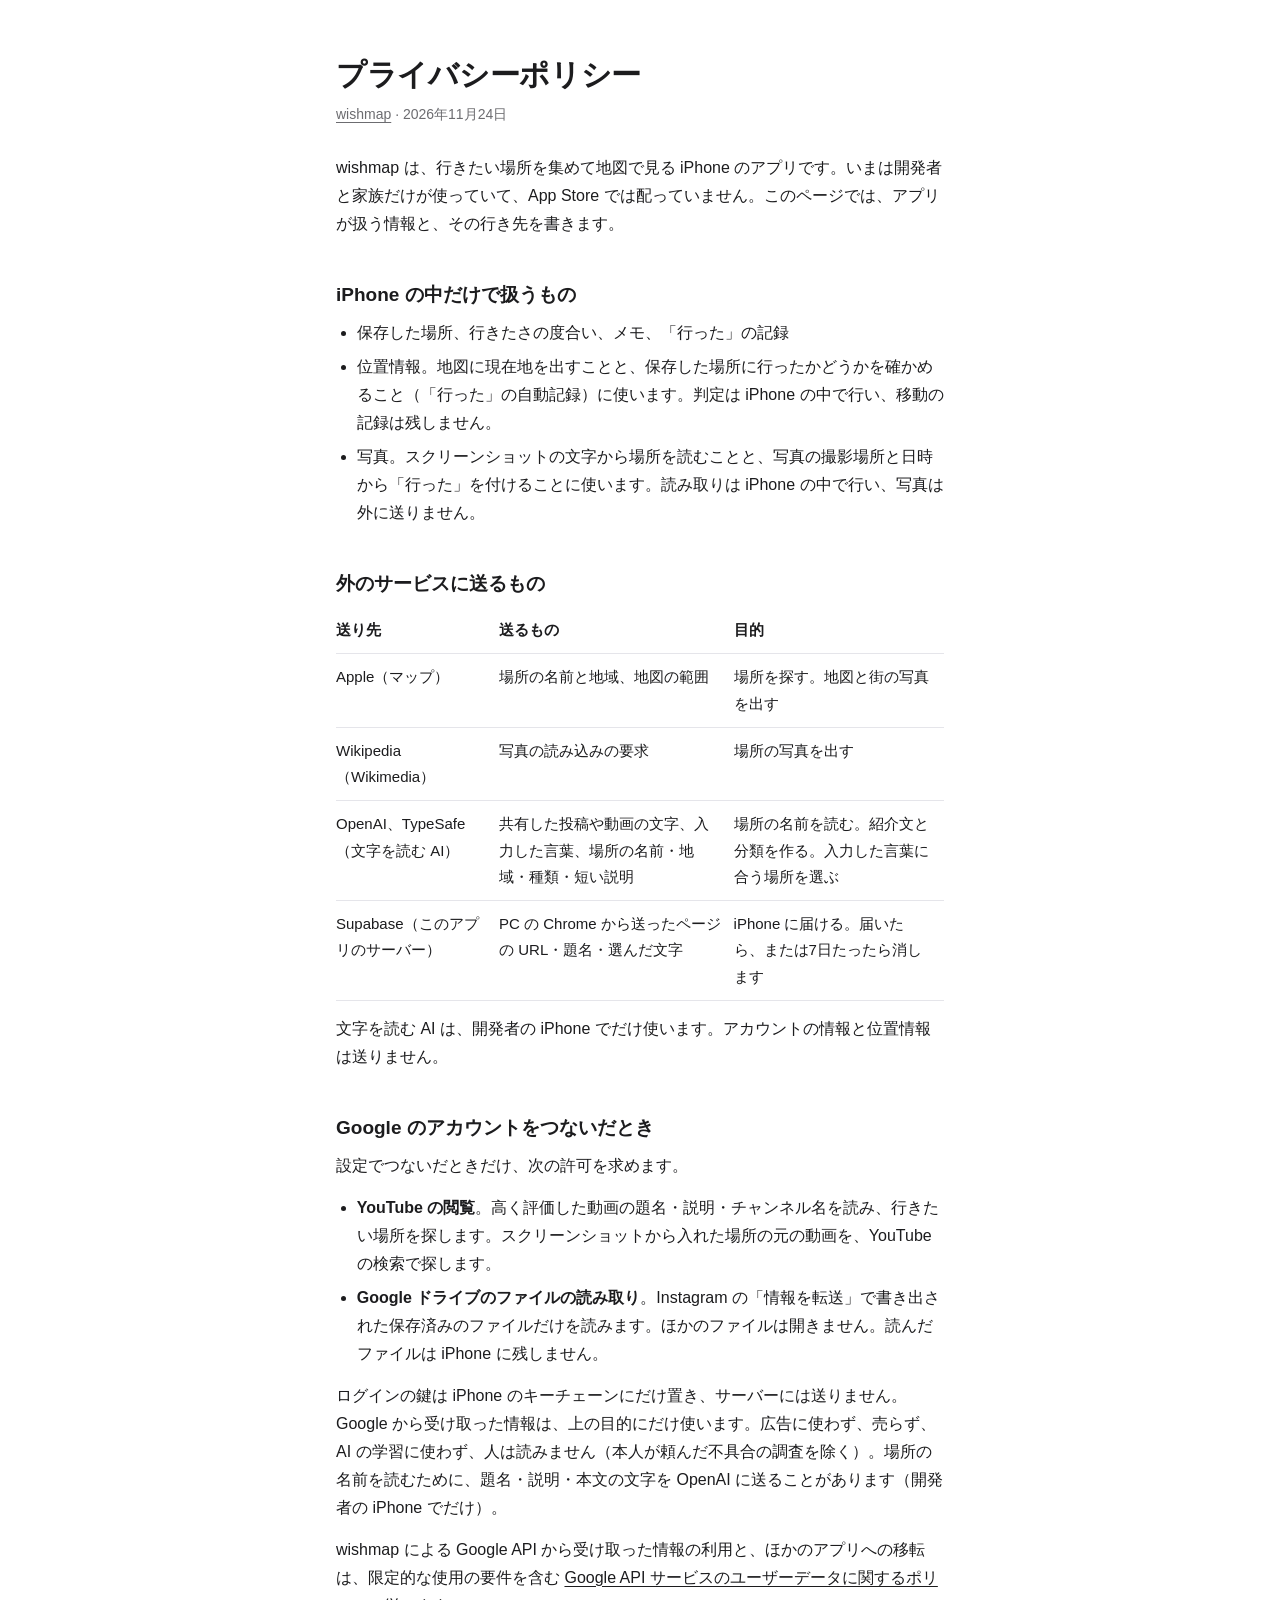
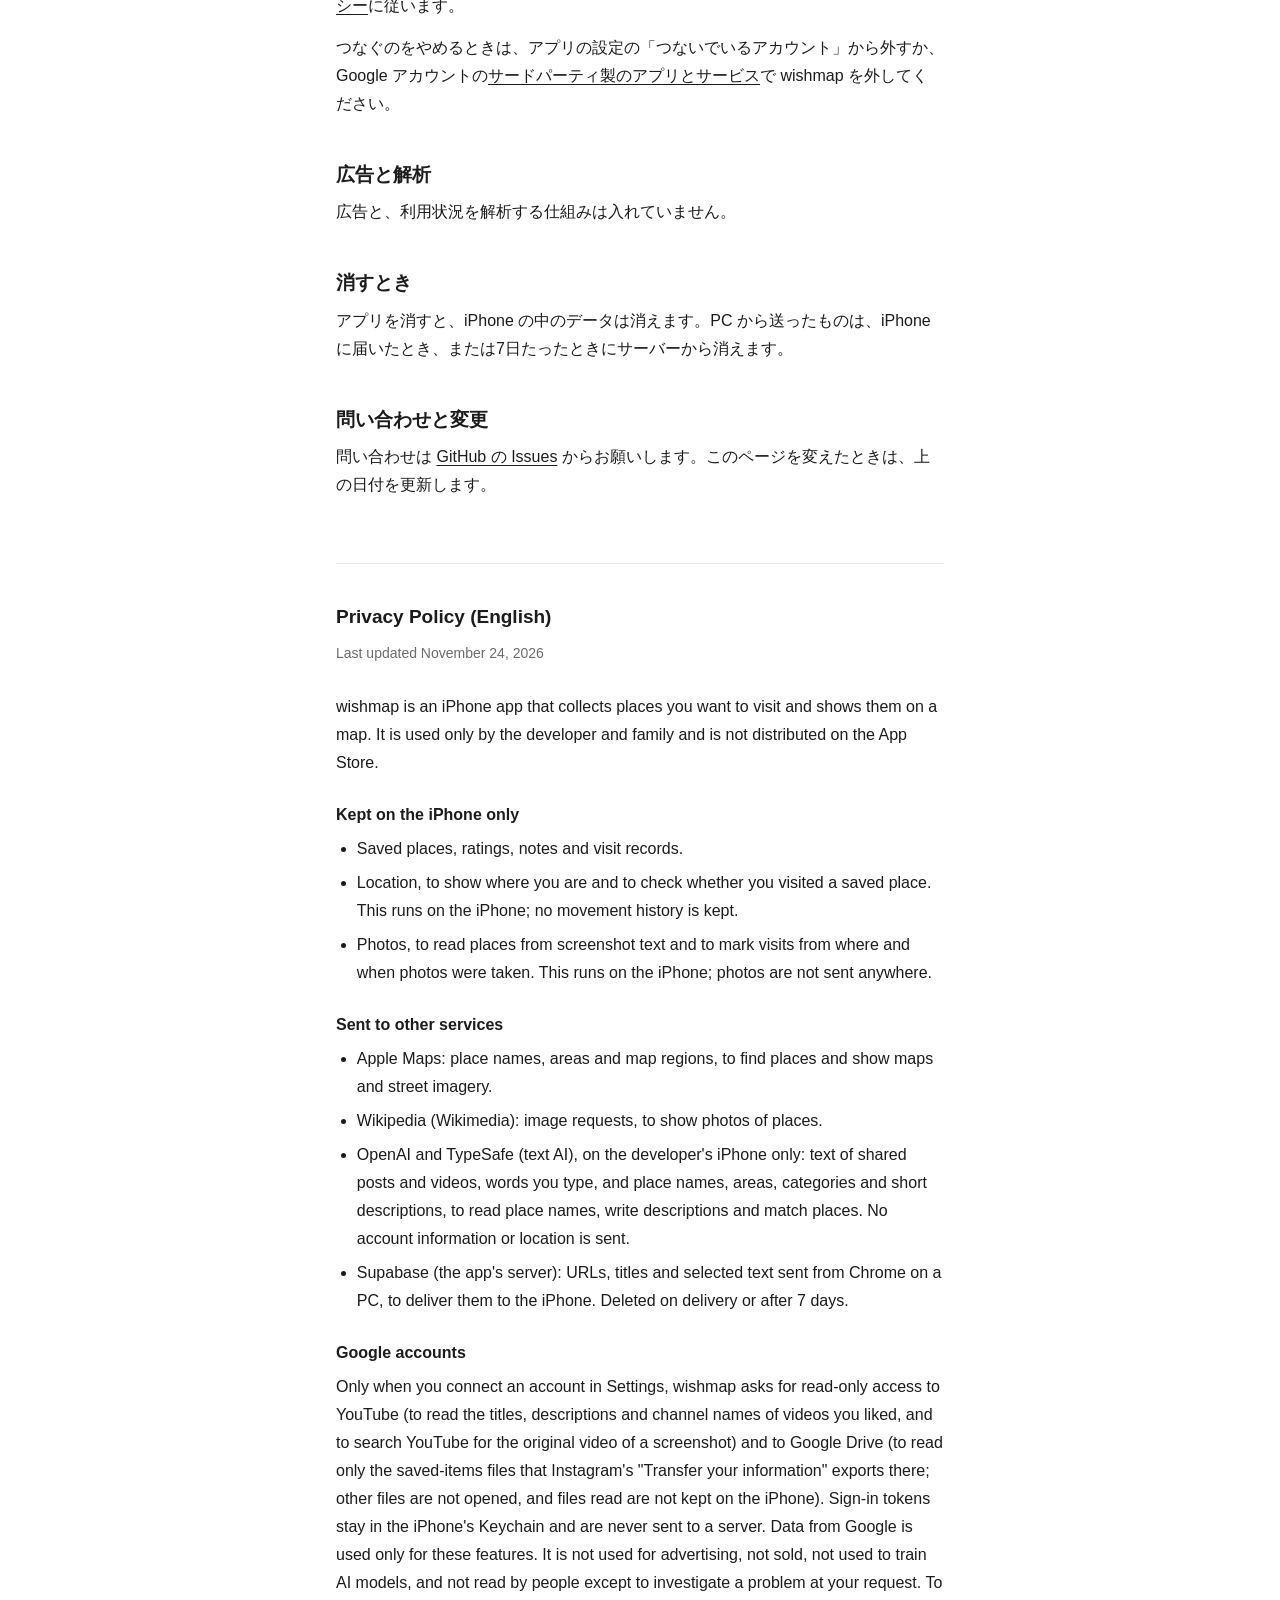
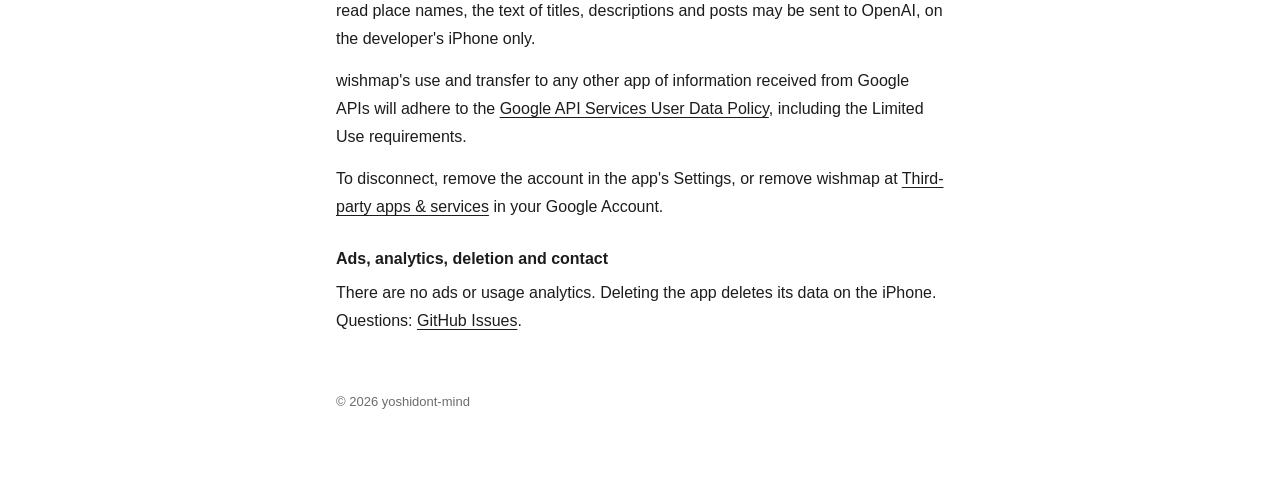
==== privacy.html @ 62b6b77a "wishmap の紹介ページとプライバシーポリシーを置く Google のログイン（YouTube と Drive の読み取り）を「本番」にするために、 公開のホームページとプライバシーポリシーの U" ====
<!doctype html>
<html lang="ja">
<head>
<meta charset="utf-8">
<meta name="viewport" content="width=device-width, initial-scale=1, viewport-fit=cover">
<title>wishmap プライバシーポリシー</title>
<link rel="stylesheet" href="style.css">
</head>
<body>
<main>
  <h1>プライバシーポリシー</h1>
  <p class="date"><a href="./">wishmap</a> · 2026年11月24日</p>

  <p>wishmap は、行きたい場所を集めて地図で見る iPhone のアプリです。いまは開発者と家族だけが使っていて、App Store では配っていません。このページでは、アプリが扱う情報と、その行き先を書きます。</p>

  <h2>iPhone の中だけで扱うもの</h2>
  <ul>
    <li>保存した場所、行きたさの度合い、メモ、「行った」の記録</li>
    <li>位置情報。地図に現在地を出すことと、保存した場所に行ったかどうかを確かめること（「行った」の自動記録）に使います。判定は iPhone の中で行い、移動の記録は残しません。</li>
    <li>写真。スクリーンショットの文字から場所を読むことと、写真の撮影場所と日時から「行った」を付けることに使います。読み取りは iPhone の中で行い、写真は外に送りません。</li>
  </ul>

  <h2>外のサービスに送るもの</h2>
  <div class="table">
    <table>
      <thead><tr><th>送り先</th><th>送るもの</th><th>目的</th></tr></thead>
      <tbody>
        <tr><td>Apple（マップ）</td><td>場所の名前と地域、地図の範囲</td><td>場所を探す。地図と街の写真を出す</td></tr>
        <tr><td>Wikipedia（Wikimedia）</td><td>写真の読み込みの要求</td><td>場所の写真を出す</td></tr>
        <tr><td>OpenAI、TypeSafe（文字を読む AI）</td><td>共有した投稿や動画の文字、入力した言葉、場所の名前・地域・種類・短い説明</td><td>場所の名前を読む。紹介文と分類を作る。入力した言葉に合う場所を選ぶ</td></tr>
        <tr><td>Supabase（このアプリのサーバー）</td><td>PC の Chrome から送ったページの URL・題名・選んだ文字</td><td>iPhone に届ける。届いたら、または7日たったら消します</td></tr>
      </tbody>
    </table>
  </div>
  <p>文字を読む AI は、開発者の iPhone でだけ使います。アカウントの情報と位置情報は送りません。</p>

  <h2>Google のアカウントをつないだとき</h2>
  <p>設定でつないだときだけ、次の許可を求めます。</p>
  <ul>
    <li><strong>YouTube の閲覧</strong>。高く評価した動画の題名・説明・チャンネル名を読み、行きたい場所を探します。スクリーンショットから入れた場所の元の動画を、YouTube の検索で探します。</li>
    <li><strong>Google ドライブのファイルの読み取り</strong>。Instagram の「情報を転送」で書き出された保存済みのファイルだけを読みます。ほかのファイルは開きません。読んだファイルは iPhone に残しません。</li>
  </ul>
  <p>ログインの鍵は iPhone のキーチェーンにだけ置き、サーバーには送りません。Google から受け取った情報は、上の目的にだけ使います。広告に使わず、売らず、AI の学習に使わず、人は読みません（本人が頼んだ不具合の調査を除く）。場所の名前を読むために、題名・説明・本文の文字を OpenAI に送ることがあります（開発者の iPhone でだけ）。</p>
  <p>wishmap による Google API から受け取った情報の利用と、ほかのアプリへの移転は、限定的な使用の要件を含む <a href="https://developers.google.com/terms/api-services-user-data-policy">Google API サービスのユーザーデータに関するポリシー</a>に従います。</p>
  <p>つなぐのをやめるときは、アプリの設定の「つないでいるアカウント」から外すか、Google アカウントの<a href="https://myaccount.google.com/connections">サードパーティ製のアプリとサービス</a>で wishmap を外してください。</p>

  <h2>広告と解析</h2>
  <p>広告と、利用状況を解析する仕組みは入れていません。</p>

  <h2>消すとき</h2>
  <p>アプリを消すと、iPhone の中のデータは消えます。PC から送ったものは、iPhone に届いたとき、または7日たったときにサーバーから消えます。</p>

  <h2>問い合わせと変更</h2>
  <p>問い合わせは <a href="https://github.com/yoshidont-mind/wishmap-site/issues">GitHub の Issues</a> からお願いします。このページを変えたときは、上の日付を更新します。</p>

  <section class="en" id="en" lang="en">
    <h2>Privacy Policy (English)</h2>
    <p class="date">Last updated November 24, 2026</p>
    <p>wishmap is an iPhone app that collects places you want to visit and shows them on a map. It is used only by the developer and family and is not distributed on the App Store.</p>
    <h3>Kept on the iPhone only</h3>
    <ul>
      <li>Saved places, ratings, notes and visit records.</li>
      <li>Location, to show where you are and to check whether you visited a saved place. This runs on the iPhone; no movement history is kept.</li>
      <li>Photos, to read places from screenshot text and to mark visits from where and when photos were taken. This runs on the iPhone; photos are not sent anywhere.</li>
    </ul>
    <h3>Sent to other services</h3>
    <ul>
      <li>Apple Maps: place names, areas and map regions, to find places and show maps and street imagery.</li>
      <li>Wikipedia (Wikimedia): image requests, to show photos of places.</li>
      <li>OpenAI and TypeSafe (text AI), on the developer's iPhone only: text of shared posts and videos, words you type, and place names, areas, categories and short descriptions, to read place names, write descriptions and match places. No account information or location is sent.</li>
      <li>Supabase (the app's server): URLs, titles and selected text sent from Chrome on a PC, to deliver them to the iPhone. Deleted on delivery or after 7 days.</li>
    </ul>
    <h3>Google accounts</h3>
    <p>Only when you connect an account in Settings, wishmap asks for read-only access to YouTube (to read the titles, descriptions and channel names of videos you liked, and to search YouTube for the original video of a screenshot) and to Google Drive (to read only the saved-items files that Instagram's "Transfer your information" exports there; other files are not opened, and files read are not kept on the iPhone). Sign-in tokens stay in the iPhone's Keychain and are never sent to a server. Data from Google is used only for these features. It is not used for advertising, not sold, not used to train AI models, and not read by people except to investigate a problem at your request. To read place names, the text of titles, descriptions and posts may be sent to OpenAI, on the developer's iPhone only.</p>
    <p>wishmap's use and transfer to any other app of information received from Google APIs will adhere to the <a href="https://developers.google.com/terms/api-services-user-data-policy">Google API Services User Data Policy</a>, including the Limited Use requirements.</p>
    <p>To disconnect, remove the account in the app's Settings, or remove wishmap at <a href="https://myaccount.google.com/connections">Third-party apps &amp; services</a> in your Google Account.</p>
    <h3>Ads, analytics, deletion and contact</h3>
    <p>There are no ads or usage analytics. Deleting the app deletes its data on the iPhone. Questions: <a href="https://github.com/yoshidont-mind/wishmap-site/issues">GitHub Issues</a>.</p>
  </section>
</main>
<footer>© 2026 yoshidont-mind</footer>
</body>
</html>
---- style.css ----
:root {
  --bg: #ffffff;
  --fg: #1c1c1e;
  --muted: #6c6c70;
  --line: #e5e5ea;
  --fill: #f2f2f7;
  color-scheme: light;
}
@media (prefers-color-scheme: dark) {
  :root {
    --bg: #000000;
    --fg: #f2f2f7;
    --muted: #98989f;
    --line: #2c2c2e;
    --fill: #1c1c1e;
    color-scheme: dark;
  }
}
* { box-sizing: border-box; }
html { -webkit-text-size-adjust: 100%; }
body {
  margin: 0;
  background: var(--bg);
  color: var(--fg);
  font: 16px/1.75 -apple-system, BlinkMacSystemFont, "Hiragino Sans", "Hiragino Kaku Gothic ProN", "Noto Sans JP", "Helvetica Neue", Arial, sans-serif;
  padding-block: 56px 72px;
  padding-left: max(20px, env(safe-area-inset-left, 0px));
  padding-right: max(20px, env(safe-area-inset-right, 0px));
}
main { max-width: 38rem; margin: 0 auto; }
h1 { font-size: 30px; line-height: 1.25; letter-spacing: -0.01em; margin: 0 0 8px; text-wrap: balance; }
h2 { font-size: 19px; line-height: 1.4; margin: 44px 0 10px; text-wrap: balance; }
h3 { font-size: 16px; margin: 24px 0 6px; }
p, ul, ol { margin: 0 0 14px; }
ul, ol { padding-left: 1.3em; }
li + li { margin-top: 6px; }
a { color: inherit; text-underline-offset: 3px; text-decoration-thickness: 1px; }
.date { color: var(--muted); font-size: 14px; margin-bottom: 28px; }
.lead { font-size: 18px; }
.muted { color: var(--muted); }
nav { display: flex; flex-wrap: wrap; gap: 10px; margin: 28px 0 0; }
nav a {
  display: inline-block;
  padding: 10px 16px;
  border-radius: 12px;
  background: var(--fill);
  text-decoration: none;
  font-weight: 600;
  font-size: 15px;
}
.table { overflow-x: auto; margin: 0 0 14px; }
table { border-collapse: collapse; width: 100%; min-width: 30rem; font-size: 15px; }
th, td { text-align: left; vertical-align: top; padding: 10px 12px 10px 0; border-bottom: 1px solid var(--line); }
th { font-weight: 600; white-space: nowrap; }
.en { margin-top: 64px; padding-top: 8px; border-top: 1px solid var(--line); }
.en h2:first-child { margin-top: 32px; }
footer { max-width: 38rem; margin: 56px auto 0; color: var(--muted); font-size: 13px; }
code { font: 14px ui-monospace, SFMono-Regular, Menlo, monospace; background: var(--fill); padding: 1px 5px; border-radius: 5px; }
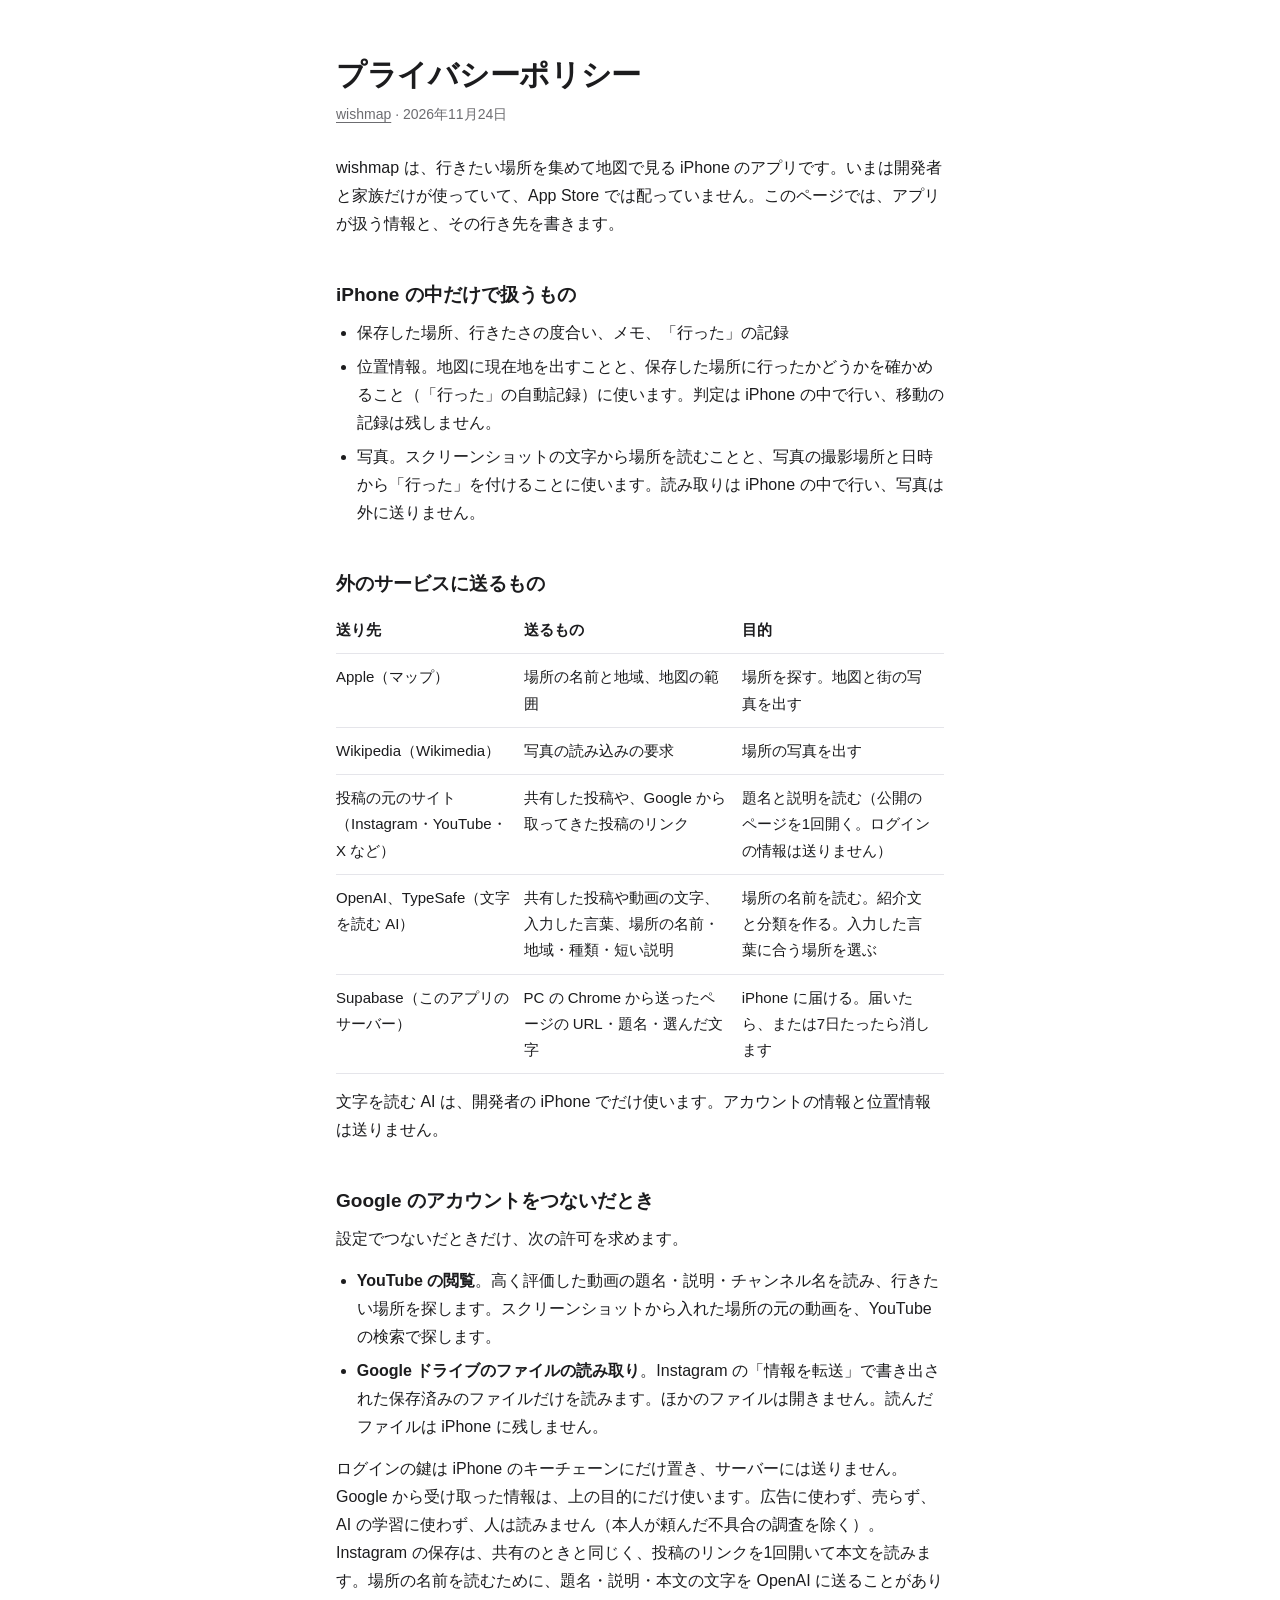
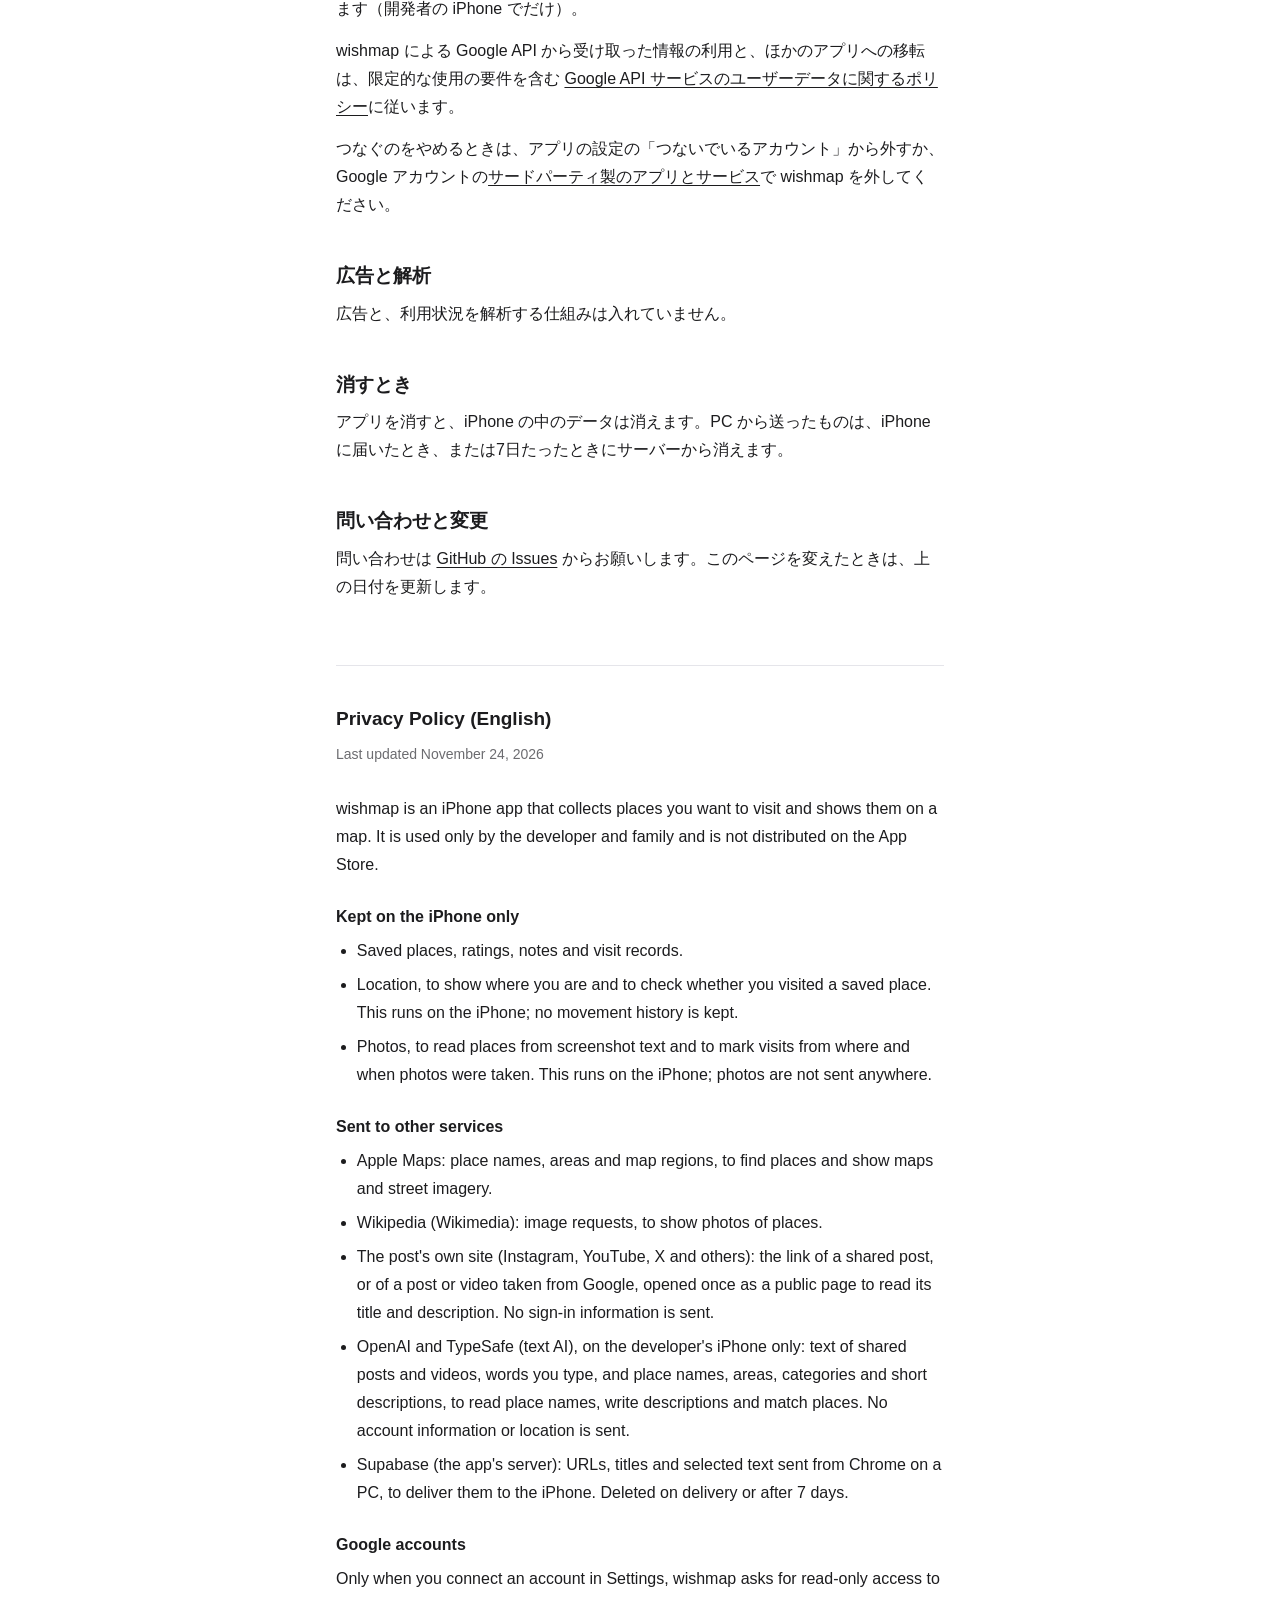
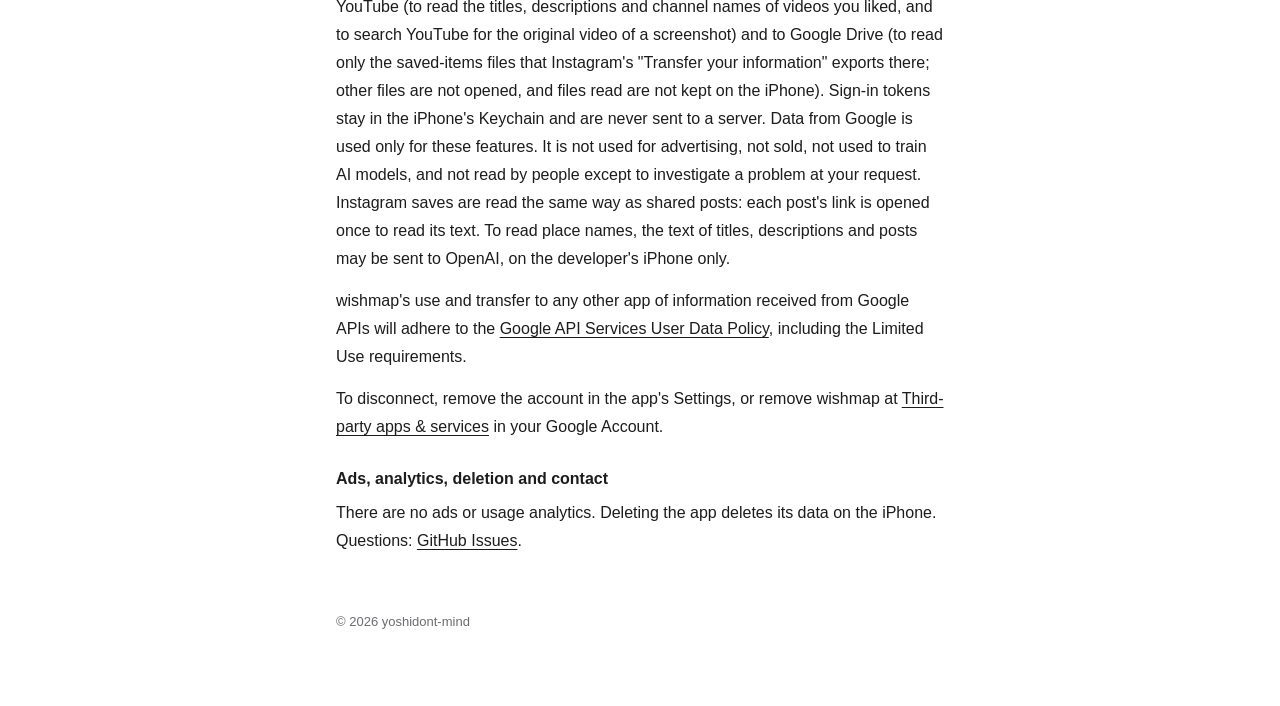
==== commit 091601b6: "ポリシーに、投稿のリンクを開いて題名と説明を読むことを足す 共有した投稿や Instagram の保存は、公開のページを1回開いて本文を読んでいるが、 前の版に書いていなかった。日本語と英語の両方に足" ====
--- a/privacy.html
+++ b/privacy.html
@@ -27,6 +27,7 @@
       <tbody>
         <tr><td>Apple（マップ）</td><td>場所の名前と地域、地図の範囲</td><td>場所を探す。地図と街の写真を出す</td></tr>
         <tr><td>Wikipedia（Wikimedia）</td><td>写真の読み込みの要求</td><td>場所の写真を出す</td></tr>
+        <tr><td>投稿の元のサイト（Instagram・YouTube・X など）</td><td>共有した投稿や、Google から取ってきた投稿のリンク</td><td>題名と説明を読む（公開のページを1回開く。ログインの情報は送りません）</td></tr>
         <tr><td>OpenAI、TypeSafe（文字を読む AI）</td><td>共有した投稿や動画の文字、入力した言葉、場所の名前・地域・種類・短い説明</td><td>場所の名前を読む。紹介文と分類を作る。入力した言葉に合う場所を選ぶ</td></tr>
         <tr><td>Supabase（このアプリのサーバー）</td><td>PC の Chrome から送ったページの URL・題名・選んだ文字</td><td>iPhone に届ける。届いたら、または7日たったら消します</td></tr>
       </tbody>
@@ -40,7 +41,7 @@
     <li><strong>YouTube の閲覧</strong>。高く評価した動画の題名・説明・チャンネル名を読み、行きたい場所を探します。スクリーンショットから入れた場所の元の動画を、YouTube の検索で探します。</li>
     <li><strong>Google ドライブのファイルの読み取り</strong>。Instagram の「情報を転送」で書き出された保存済みのファイルだけを読みます。ほかのファイルは開きません。読んだファイルは iPhone に残しません。</li>
   </ul>
-  <p>ログインの鍵は iPhone のキーチェーンにだけ置き、サーバーには送りません。Google から受け取った情報は、上の目的にだけ使います。広告に使わず、売らず、AI の学習に使わず、人は読みません（本人が頼んだ不具合の調査を除く）。場所の名前を読むために、題名・説明・本文の文字を OpenAI に送ることがあります（開発者の iPhone でだけ）。</p>
+  <p>ログインの鍵は iPhone のキーチェーンにだけ置き、サーバーには送りません。Google から受け取った情報は、上の目的にだけ使います。広告に使わず、売らず、AI の学習に使わず、人は読みません（本人が頼んだ不具合の調査を除く）。Instagram の保存は、共有のときと同じく、投稿のリンクを1回開いて本文を読みます。場所の名前を読むために、題名・説明・本文の文字を OpenAI に送ることがあります（開発者の iPhone でだけ）。</p>
   <p>wishmap による Google API から受け取った情報の利用と、ほかのアプリへの移転は、限定的な使用の要件を含む <a href="https://developers.google.com/terms/api-services-user-data-policy">Google API サービスのユーザーデータに関するポリシー</a>に従います。</p>
   <p>つなぐのをやめるときは、アプリの設定の「つないでいるアカウント」から外すか、Google アカウントの<a href="https://myaccount.google.com/connections">サードパーティ製のアプリとサービス</a>で wishmap を外してください。</p>
 
@@ -67,11 +68,12 @@
     <ul>
       <li>Apple Maps: place names, areas and map regions, to find places and show maps and street imagery.</li>
       <li>Wikipedia (Wikimedia): image requests, to show photos of places.</li>
+      <li>The post's own site (Instagram, YouTube, X and others): the link of a shared post, or of a post or video taken from Google, opened once as a public page to read its title and description. No sign-in information is sent.</li>
       <li>OpenAI and TypeSafe (text AI), on the developer's iPhone only: text of shared posts and videos, words you type, and place names, areas, categories and short descriptions, to read place names, write descriptions and match places. No account information or location is sent.</li>
       <li>Supabase (the app's server): URLs, titles and selected text sent from Chrome on a PC, to deliver them to the iPhone. Deleted on delivery or after 7 days.</li>
     </ul>
     <h3>Google accounts</h3>
-    <p>Only when you connect an account in Settings, wishmap asks for read-only access to YouTube (to read the titles, descriptions and channel names of videos you liked, and to search YouTube for the original video of a screenshot) and to Google Drive (to read only the saved-items files that Instagram's "Transfer your information" exports there; other files are not opened, and files read are not kept on the iPhone). Sign-in tokens stay in the iPhone's Keychain and are never sent to a server. Data from Google is used only for these features. It is not used for advertising, not sold, not used to train AI models, and not read by people except to investigate a problem at your request. To read place names, the text of titles, descriptions and posts may be sent to OpenAI, on the developer's iPhone only.</p>
+    <p>Only when you connect an account in Settings, wishmap asks for read-only access to YouTube (to read the titles, descriptions and channel names of videos you liked, and to search YouTube for the original video of a screenshot) and to Google Drive (to read only the saved-items files that Instagram's "Transfer your information" exports there; other files are not opened, and files read are not kept on the iPhone). Sign-in tokens stay in the iPhone's Keychain and are never sent to a server. Data from Google is used only for these features. It is not used for advertising, not sold, not used to train AI models, and not read by people except to investigate a problem at your request. Instagram saves are read the same way as shared posts: each post's link is opened once to read its text. To read place names, the text of titles, descriptions and posts may be sent to OpenAI, on the developer's iPhone only.</p>
     <p>wishmap's use and transfer to any other app of information received from Google APIs will adhere to the <a href="https://developers.google.com/terms/api-services-user-data-policy">Google API Services User Data Policy</a>, including the Limited Use requirements.</p>
     <p>To disconnect, remove the account in the app's Settings, or remove wishmap at <a href="https://myaccount.google.com/connections">Third-party apps &amp; services</a> in your Google Account.</p>
     <h3>Ads, analytics, deletion and contact</h3>
